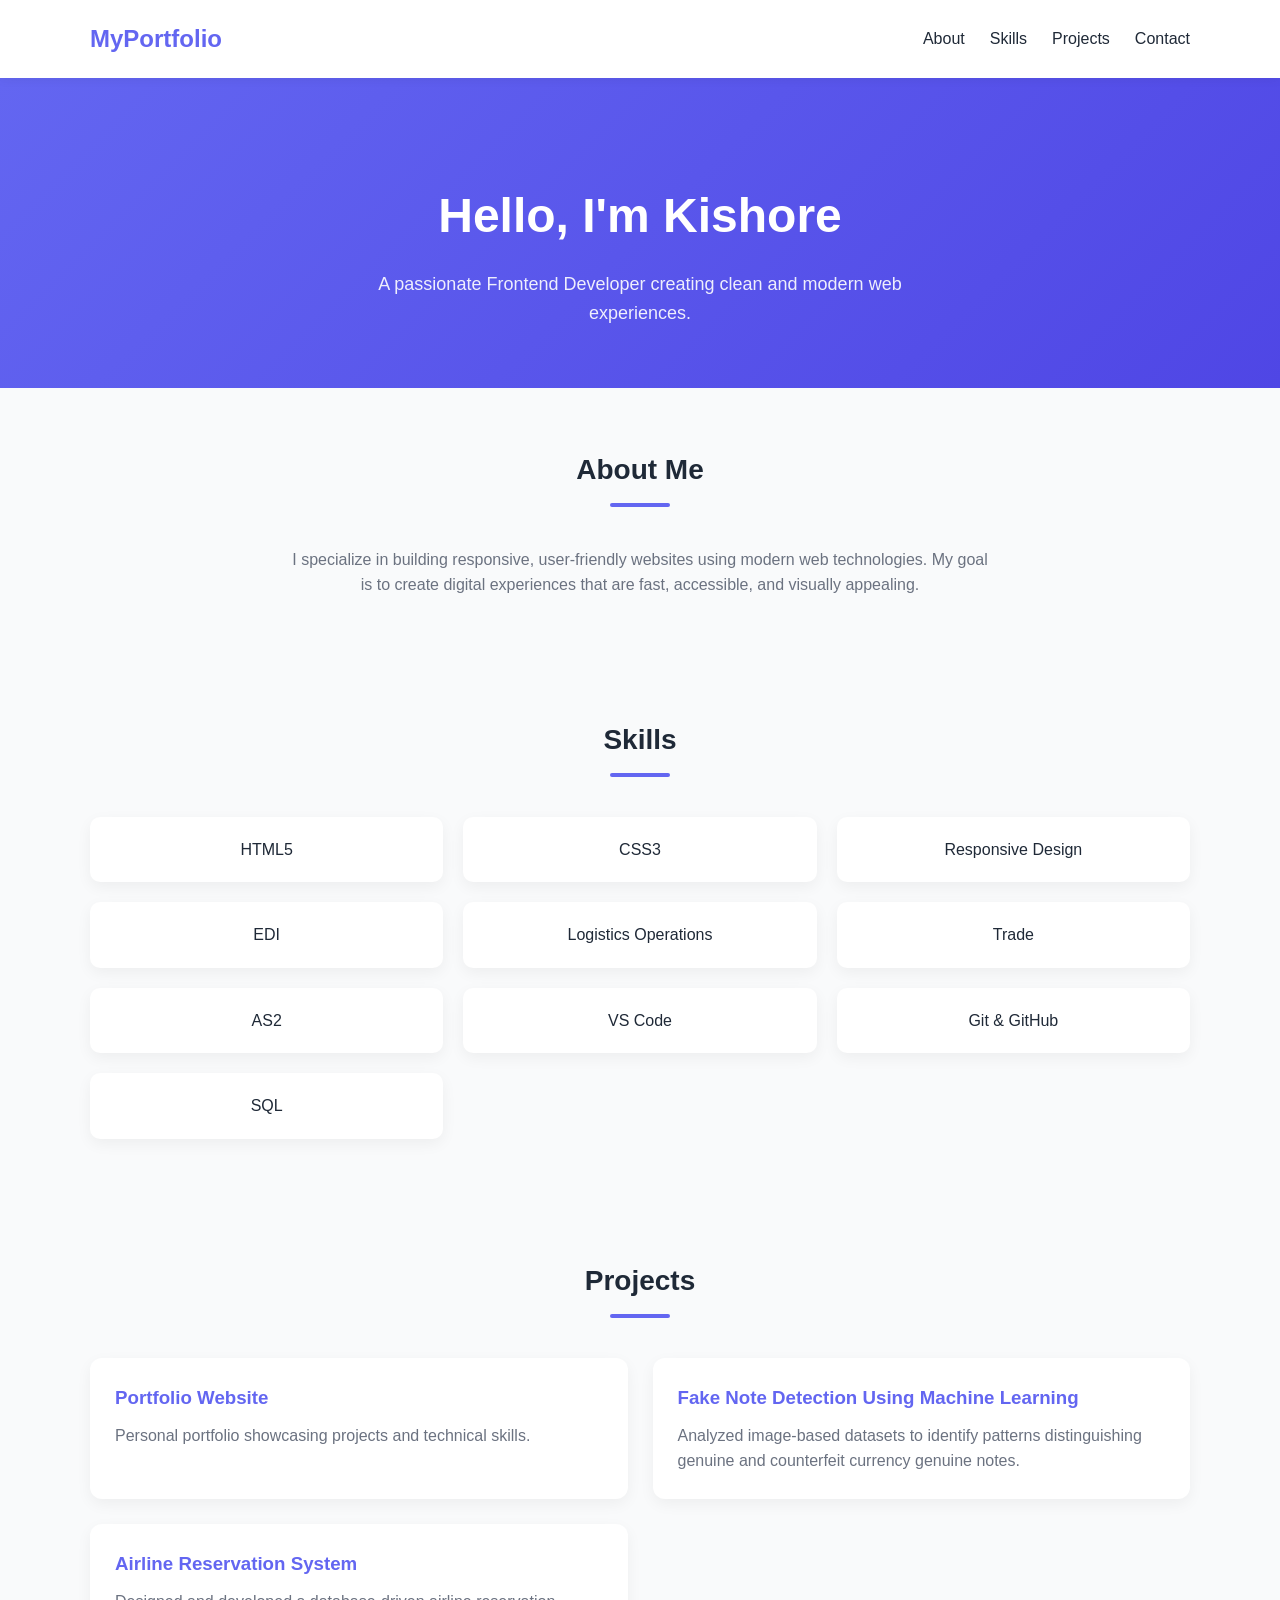
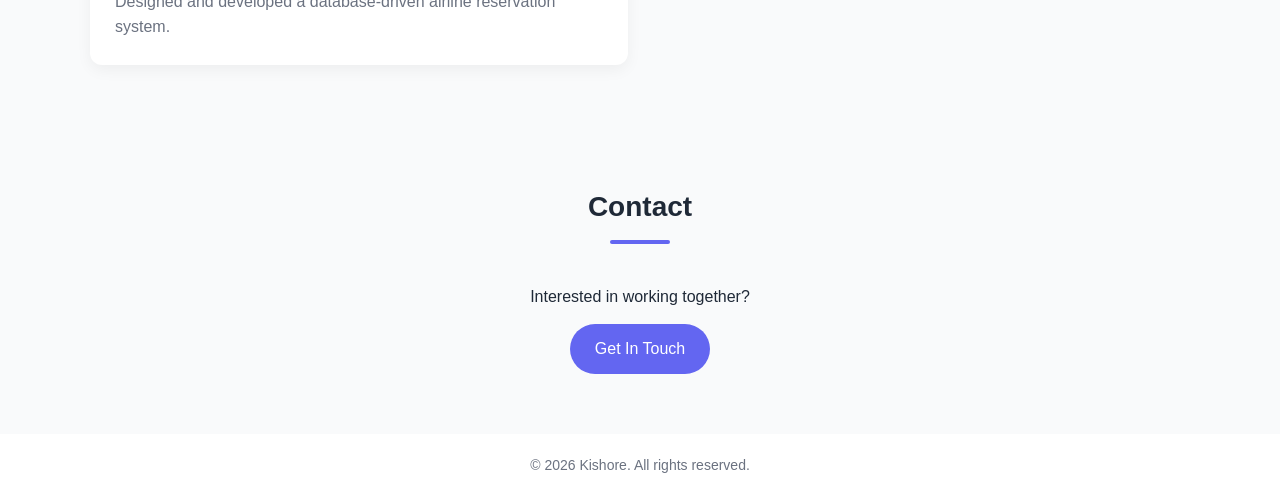
==== index.html @ ec1ac888 "Add initial HTML structure for portfolio website" ====
<!DOCTYPE html>
<html lang="en">
<head>
  <meta charset="UTF-8">
  <meta name="viewport" content="width=device-width, initial-scale=1.0">
  <title>Modern Portfolio</title>

  <link rel="stylesheet" href="project1.css">
</head>

<body>

<!-- NAVIGATION -->
<nav>
  <div class="nav-container">
    <h1>MyPortfolio</h1>
    <ul>
      <li><a href="#about">About</a></li>
      <li><a href="#skills">Skills</a></li>
      <li><a href="#projects">Projects</a></li>
      <li><a href="#contact">Contact</a></li>
    </ul>
  </div>
</nav>

<!-- HERO -->
<section class="hero">
  <h2>Hello, I'm Kishore</h2>
  <p>A passionate Frontend Developer creating clean and modern web experiences.</p>
</section>

<!-- ABOUT -->
<section id="about" class="container">
  <h2 class="section-title">About Me</h2>
  <p class="about">
    I specialize in building responsive, user-friendly websites using modern web technologies.
    My goal is to create digital experiences that are fast, accessible, and visually appealing.
  </p>
</section>

<!-- SKILLS -->
<section id="skills" class="container">
  <h2 class="section-title">Skills</h2>
  <div class="skills-grid">
    <div class="skill-card">HTML5</div>
    <div class="skill-card">CSS3</div>
    <div class="skill-card">Responsive Design</div>
    <div class="skill-card">EDI</div>
    <div class="skill-card">Logistics Operations</div>
    <div class="skill-card">Trade</div>
    <div class="skill-card">AS2</div>
    <div class="skill-card">VS Code</div>
    <div class="skill-card">Git & GitHub</div>
    <div class="skill-card">SQL</div>
  </div>
</section>

<!-- PROJECTS -->
<section id="projects" class="container">
  <h2 class="section-title">Projects</h2>
  <div class="projects-grid">
    <div class="project-card">
      <h3>Portfolio Website</h3>
      <p>Personal portfolio showcasing projects and technical skills.</p>
    </div>
    <div class="project-card">
      <h3>Fake Note Detection Using Machine Learning</h3>
      <p>Analyzed image-based datasets to identify patterns distinguishing 
genuine and counterfeit currency genuine notes.</p>
    </div>
    <div class="project-card">
      <h3>Airline Reservation System</h3>
      <p>Designed and developed a database-driven airline reservation 
system.</p>
    </div>
  </div>
</section>

<!-- CONTACT -->
<section id="contact" class="container contact">
  <h2 class="section-title">Contact</h2>
  <p>Interested in working together?</p>
  <a href="mailto:potnurikishoref9@gmail.com">Get In Touch</a>
</section>

<footer>
  © 2026 Kishore. All rights reserved.
</footer>

</body>
</html>
---- project1.css ----
/* GLOBAL STYLES */

:root {
  --primary: #6366f1;
  --secondary: #4f46e5;
  --dark: #1f2937;
  --light: #f9fafb;
  --gray: #6b7280;
  --card-bg: #ffffff;
}

* {
  margin: 0;
  padding: 0;
  box-sizing: border-box;
}

body {
  font-family: 'Segoe UI', sans-serif;
  background-color: var(--light);
  color: var(--dark);
  line-height: 1.6;
}

.container {
  width: 90%;
  max-width: 1100px;
  margin: auto;
  padding: 60px 0;
}

/* NAVBAR */

nav {
  background: white;
  padding: 20px 0;
  box-shadow: 0 2px 10px rgba(0,0,0,0.05);
  position: sticky;
  top: 0;
  z-index: 100;
}

.nav-container {
  width: 90%;
  max-width: 1100px;
  margin: auto;
  display: flex;
  justify-content: space-between;
  align-items: center;
}

nav h1 {
  font-size: 24px;
  color: var(--primary);
}

nav ul {
  list-style: none;
  display: flex;
  gap: 25px;
}

nav a {
  text-decoration: none;
  color: var(--dark);
  font-weight: 500;
  transition: color 0.3s ease;
}

nav a:hover {
  color: var(--primary);
}

/* HERO */

.hero {
  text-align: center;
  padding: 100px 20px 60px;
  background: linear-gradient(135deg, var(--primary), var(--secondary));
  color: white;
}

.hero h2 {
  font-size: 40px;
  margin-bottom: 15px;
}

.hero p {
  font-size: 18px;
  max-width: 600px;
  margin: auto;
  opacity: 0.9;
}

/* SECTION TITLES */

.section-title {
  text-align: center;
  margin-bottom: 40px;
  font-size: 28px;
  position: relative;
}

.section-title::after {
  content: "";
  width: 60px;
  height: 4px;
  background: var(--primary);
  display: block;
  margin: 10px auto 0;
  border-radius: 2px;
}

/* ABOUT */

.about {
  text-align: center;
  max-width: 700px;
  margin: auto;
  color: var(--gray);
}

/* SKILLS */

.skills-grid {
  display: grid;
  gap: 20px;
}

.skill-card {
  background: var(--card-bg);
  padding: 20px;
  border-radius: 10px;
  text-align: center;
  box-shadow: 0 5px 15px rgba(0,0,0,0.05);
  transition: transform 0.3s ease, box-shadow 0.3s ease;
}

.skill-card:hover {
  transform: translateY(-8px);
  box-shadow: 0 10px 25px rgba(0,0,0,0.1);
}

/* PROJECTS */

.projects-grid {
  display: grid;
  gap: 25px;
}

.project-card {
  background: var(--card-bg);
  border-radius: 12px;
  padding: 25px;
  box-shadow: 0 5px 15px rgba(0,0,0,0.05);
  transition: transform 0.3s ease, box-shadow 0.3s ease;
}

.project-card:hover {
  transform: translateY(-8px);
  box-shadow: 0 15px 30px rgba(0,0,0,0.1);
}

.project-card h3 {
  margin-bottom: 10px;
  color: var(--primary);
}

.project-card p {
  color: var(--gray);
}

/* CONTACT */

.contact {
  text-align: center;
}

.contact a {
  display: inline-block;
  margin-top: 15px;
  padding: 12px 25px;
  background: var(--primary);
  color: white;
  border-radius: 30px;
  text-decoration: none;
  transition: background 0.3s ease, transform 0.3s ease;
}

.contact a:hover {
  background: var(--secondary);
  transform: scale(1.05);
}

/* FOOTER */

footer {
  text-align: center;
  padding: 20px;
  background: white;
  font-size: 14px;
  color: var(--gray);
}

/* RESPONSIVE DESIGN */

@media (min-width: 768px) {
  .skills-grid {
    grid-template-columns: repeat(3, 1fr);
  }

  .projects-grid {
    grid-template-columns: repeat(2, 1fr);
  }

  .hero h2 {
    font-size: 48px;
  }
}
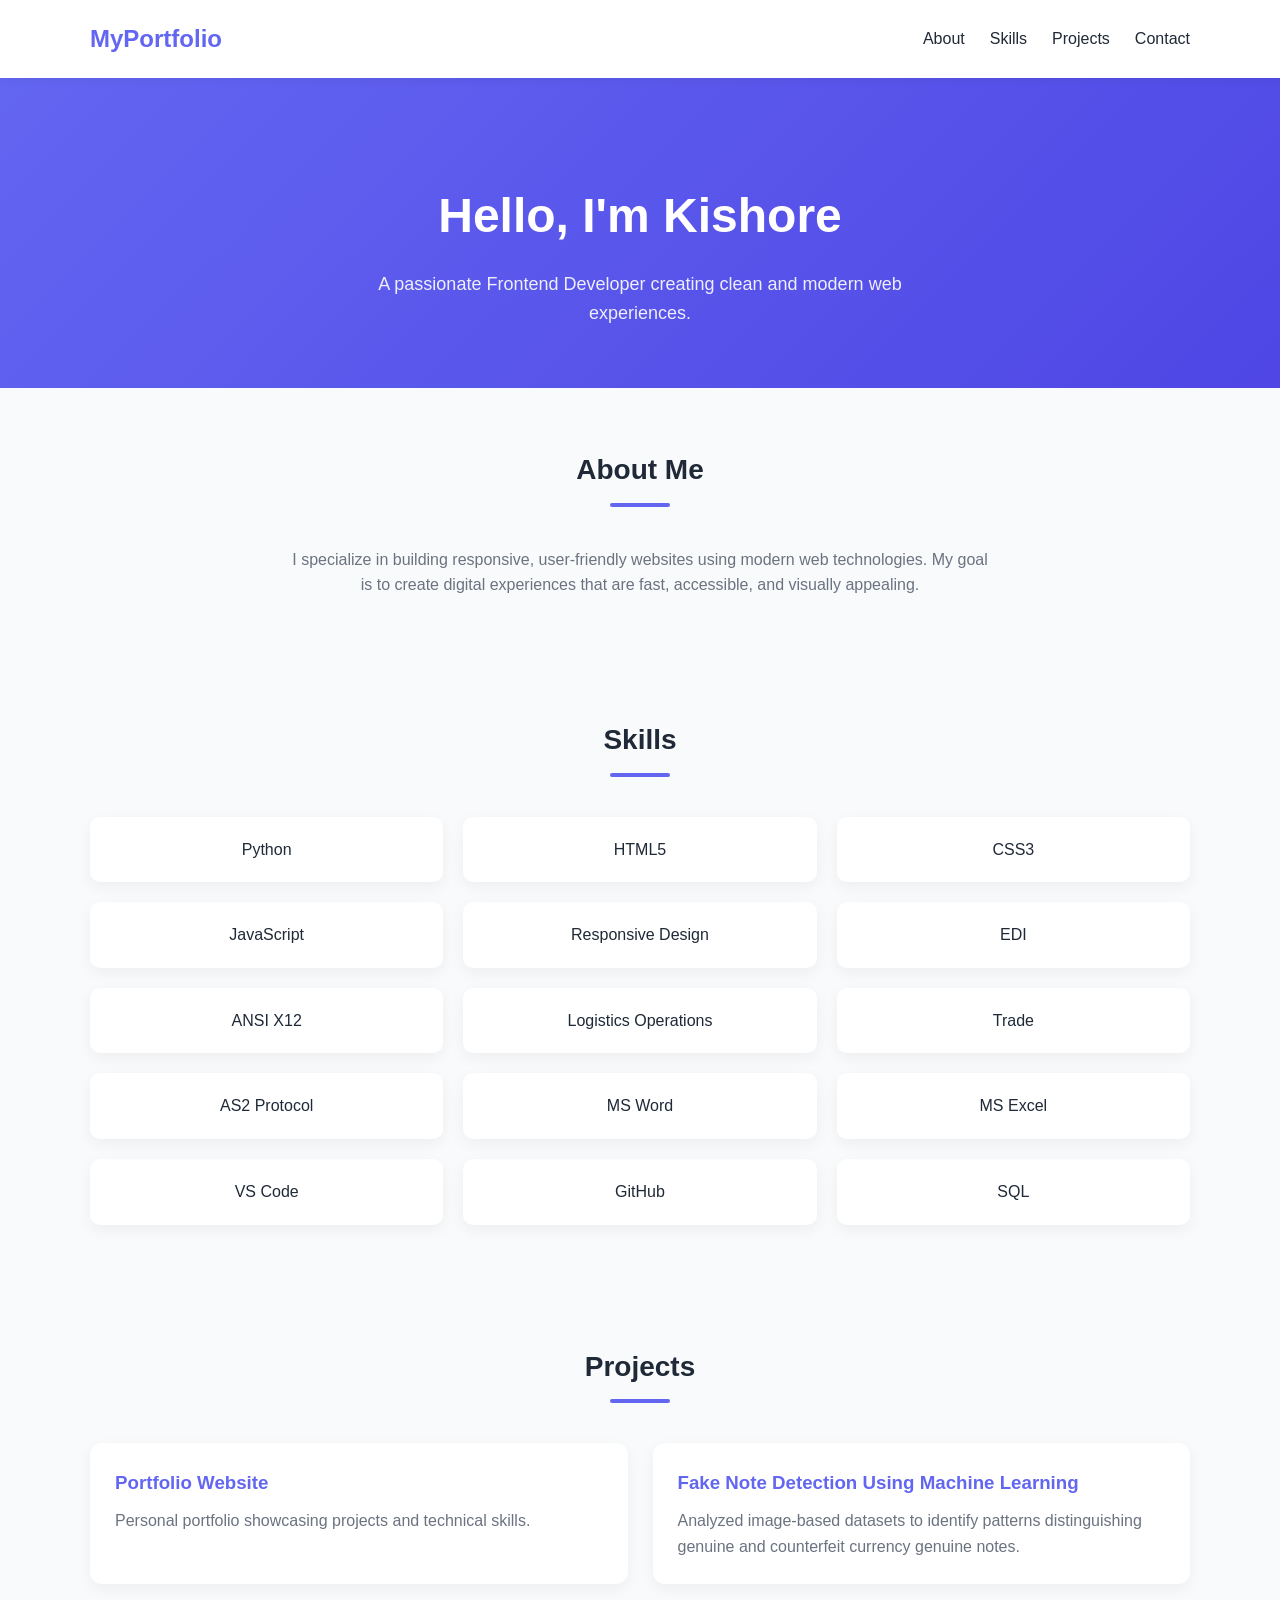
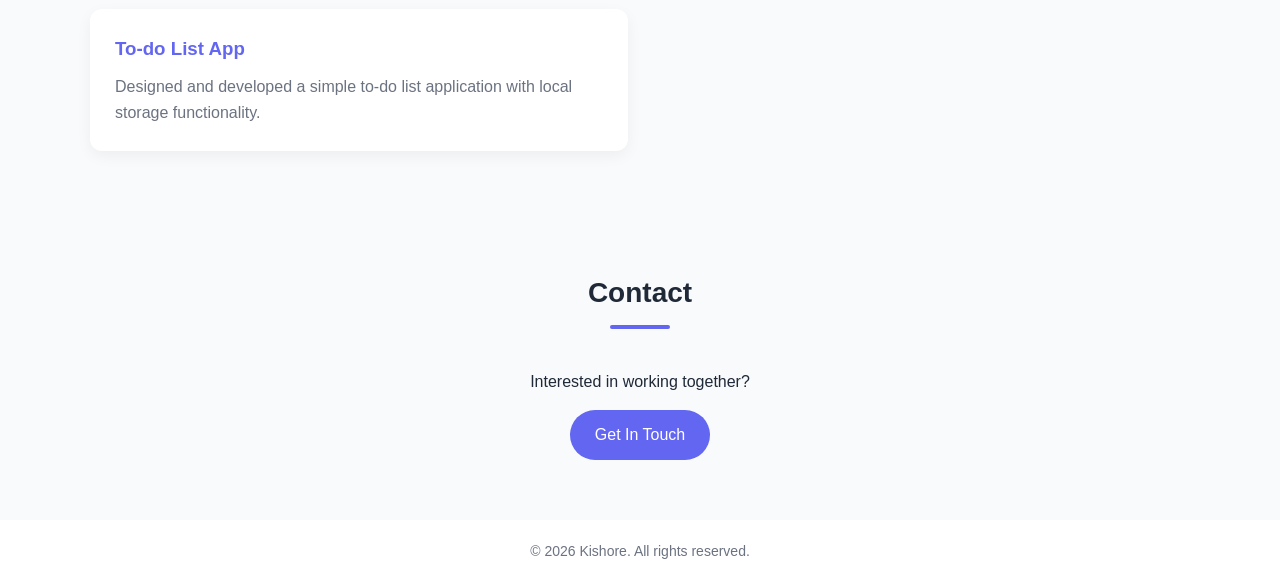
==== commit 2432ddbb: "Update skills and project descriptions in index.html" ====
--- a/index.html
+++ b/index.html
@@ -42,15 +42,20 @@
 <section id="skills" class="container">
   <h2 class="section-title">Skills</h2>
   <div class="skills-grid">
+    <div class="skill-card">Python</div>
     <div class="skill-card">HTML5</div>
     <div class="skill-card">CSS3</div>
+    <div class="skill-card">JavaScript</div>
     <div class="skill-card">Responsive Design</div>
     <div class="skill-card">EDI</div>
+    <div class="skill-card">ANSI X12</div>
     <div class="skill-card">Logistics Operations</div>
     <div class="skill-card">Trade</div>
-    <div class="skill-card">AS2</div>
+    <div class="skill-card">AS2 Protocol</div>
+    <div class="skill-card">MS Word</div>
+    <div class="skill-card">MS Excel</div>
     <div class="skill-card">VS Code</div>
-    <div class="skill-card">Git & GitHub</div>
+    <div class="skill-card">GitHub</div>
     <div class="skill-card">SQL</div>
   </div>
 </section>
@@ -69,9 +74,8 @@
 genuine and counterfeit currency genuine notes.</p>
     </div>
     <div class="project-card">
-      <h3>Airline Reservation System</h3>
-      <p>Designed and developed a database-driven airline reservation 
-system.</p>
+      <h3>To-do List App</h3>
+      <p>Designed and developed a simple to-do list application with local storage functionality.</p>
     </div>
   </div>
 </section>
